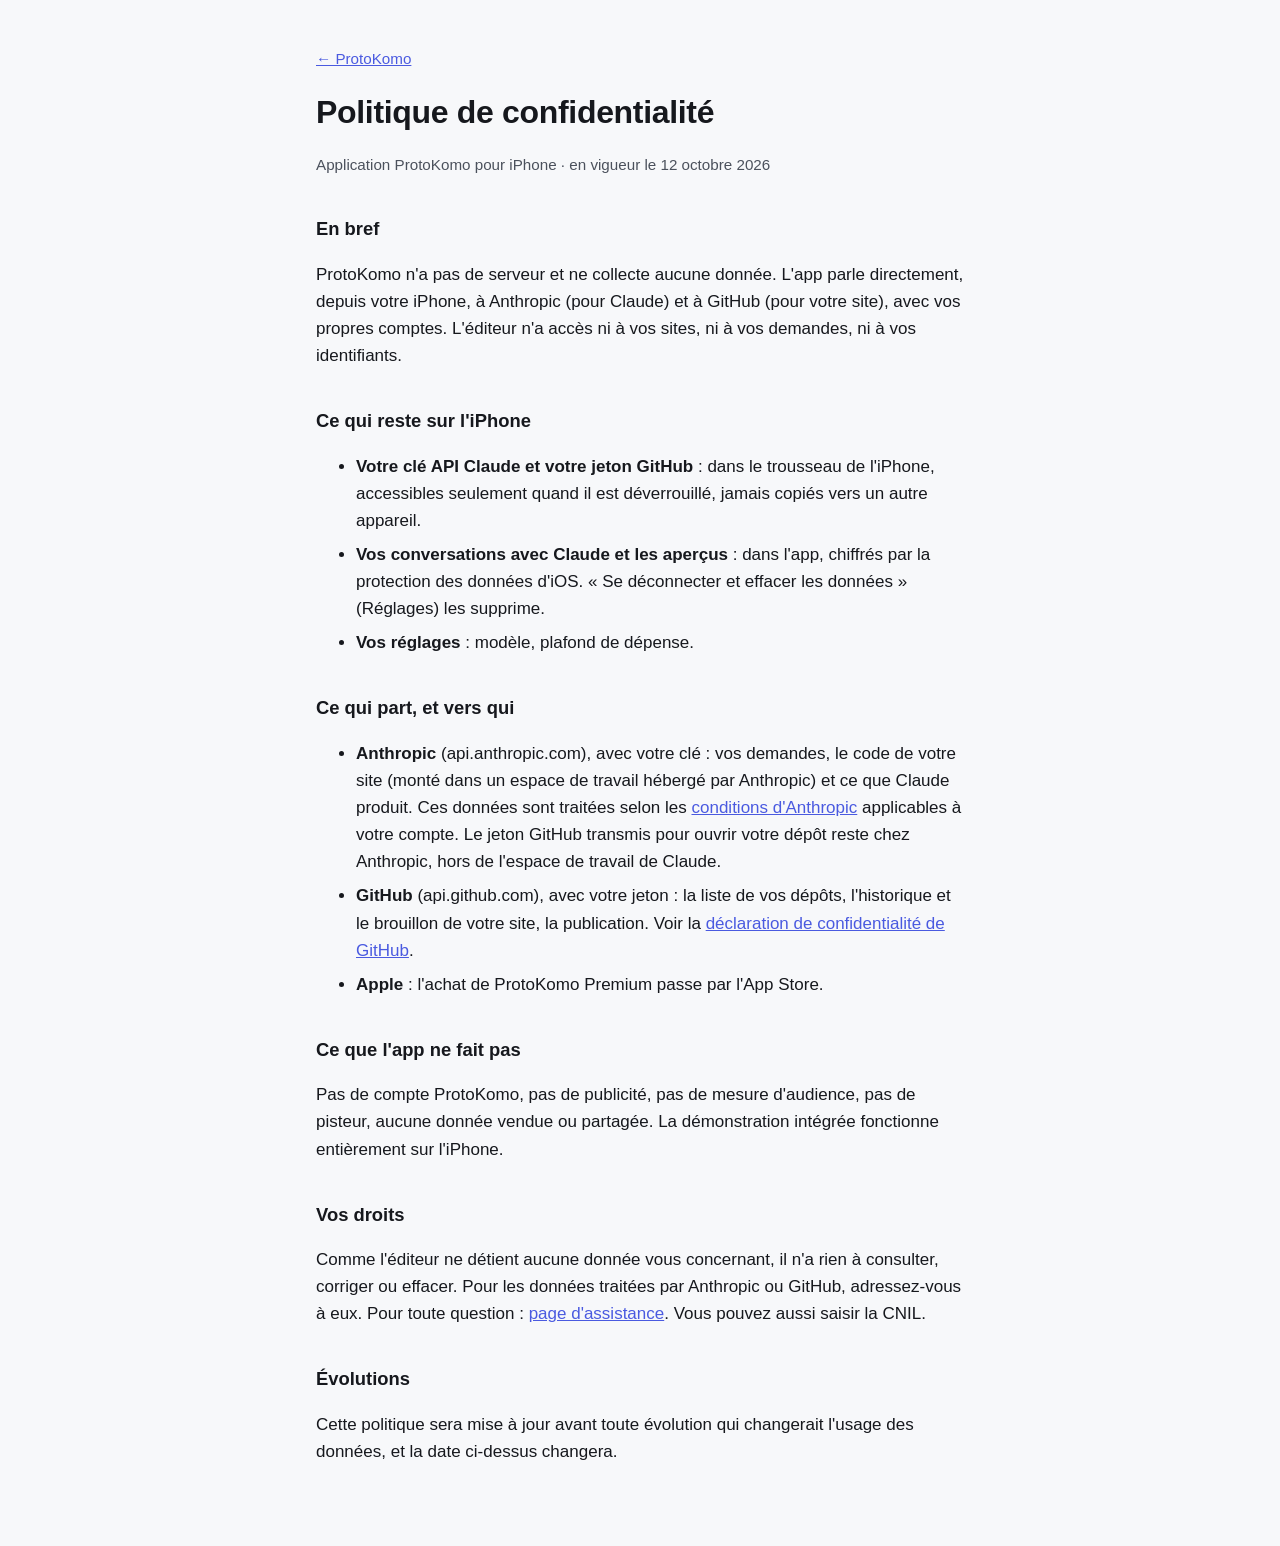
==== confidentialite.html @ 4fbe7926 "Assistance et confidentialité de ProtoKomo pour iPhone Co-Authored-By: Claude Opus 5.5 <noreply@anth" ====
<!doctype html>
<html lang="fr">
<head>
<meta charset="utf-8">
<meta name="viewport" content="width=device-width, initial-scale=1">
<title>ProtoKomo – Politique de confidentialité</title>
<link rel="stylesheet" href="style.css">
</head>
<body>
<main>
<p class="back"><a href="index.html">← ProtoKomo</a></p>
<h1>Politique de confidentialité</h1>
<p class="meta">Application ProtoKomo pour iPhone · en vigueur le 12 octobre 2026</p>

<h2>En bref</h2>
<p>ProtoKomo n'a pas de serveur et ne collecte aucune donnée. L'app parle directement, depuis votre iPhone, à Anthropic (pour Claude) et à GitHub (pour votre site), avec vos propres comptes. L'éditeur n'a accès ni à vos sites, ni à vos demandes, ni à vos identifiants.</p>

<h2>Ce qui reste sur l'iPhone</h2>
<ul>
<li><strong>Votre clé API Claude et votre jeton GitHub</strong> : dans le trousseau de l'iPhone, accessibles seulement quand il est déverrouillé, jamais copiés vers un autre appareil.</li>
<li><strong>Vos conversations avec Claude et les aperçus</strong> : dans l'app, chiffrés par la protection des données d'iOS. « Se déconnecter et effacer les données » (Réglages) les supprime.</li>
<li><strong>Vos réglages</strong> : modèle, plafond de dépense.</li>
</ul>

<h2>Ce qui part, et vers qui</h2>
<ul>
<li><strong>Anthropic</strong> (api.anthropic.com), avec votre clé : vos demandes, le code de votre site (monté dans un espace de travail hébergé par Anthropic) et ce que Claude produit. Ces données sont traitées selon les <a href="https://www.anthropic.com/legal/privacy">conditions d'Anthropic</a> applicables à votre compte. Le jeton GitHub transmis pour ouvrir votre dépôt reste chez Anthropic, hors de l'espace de travail de Claude.</li>
<li><strong>GitHub</strong> (api.github.com), avec votre jeton : la liste de vos dépôts, l'historique et le brouillon de votre site, la publication. Voir la <a href="https://docs.github.com/fr/site-policy/privacy-policies/github-general-privacy-statement">déclaration de confidentialité de GitHub</a>.</li>
<li><strong>Apple</strong> : l'achat de ProtoKomo Premium passe par l'App Store.</li>
</ul>

<h2>Ce que l'app ne fait pas</h2>
<p>Pas de compte ProtoKomo, pas de publicité, pas de mesure d'audience, pas de pisteur, aucune donnée vendue ou partagée. La démonstration intégrée fonctionne entièrement sur l'iPhone.</p>

<h2>Vos droits</h2>
<p>Comme l'éditeur ne détient aucune donnée vous concernant, il n'a rien à consulter, corriger ou effacer. Pour les données traitées par Anthropic ou GitHub, adressez-vous à eux. Pour toute question : <a href="index.html">page d'assistance</a>. Vous pouvez aussi saisir la CNIL.</p>

<h2>Évolutions</h2>
<p>Cette politique sera mise à jour avant toute évolution qui changerait l'usage des données, et la date ci-dessus changera.</p>
</main>
</body>
</html>
---- style.css ----
:root { --bg: #f7f8fa; --fg: #16181d; --muted: #4b515c; --accent: #4a5ae0; --soft: #e9ebfc; --border: #e3e5ea; }
@media (prefers-color-scheme: dark) { :root { --bg: #0f1115; --fg: #e7e9ed; --muted: #aab0bb; --accent: #8d99ff; --soft: #1d2140; --border: #23272e; } }
* { box-sizing: border-box; }
body { margin: 0; background: var(--bg); color: var(--fg); font: 17px/1.6 -apple-system, BlinkMacSystemFont, "Segoe UI", sans-serif; }
main { max-width: 680px; margin: 0 auto; padding: 32px 16px 64px; }
h1 { font-size: 2rem; margin: 0.2em 0; letter-spacing: -0.01em; }
h2 { font-size: 1.15rem; margin-top: 2em; }
.meta, .back { color: var(--muted); font-size: 0.95rem; }
a { color: var(--accent); }
li { margin: 0.4em 0; }
.logo { width: 96px; height: 96px; border-radius: 22px; }
.button { display: inline-block; background: var(--soft); color: var(--accent); padding: 12px 20px; border-radius: 12px; text-decoration: none; font-weight: 600; }
details { border-top: 1px solid var(--border); padding: 12px 0; }
summary { cursor: pointer; font-weight: 600; }
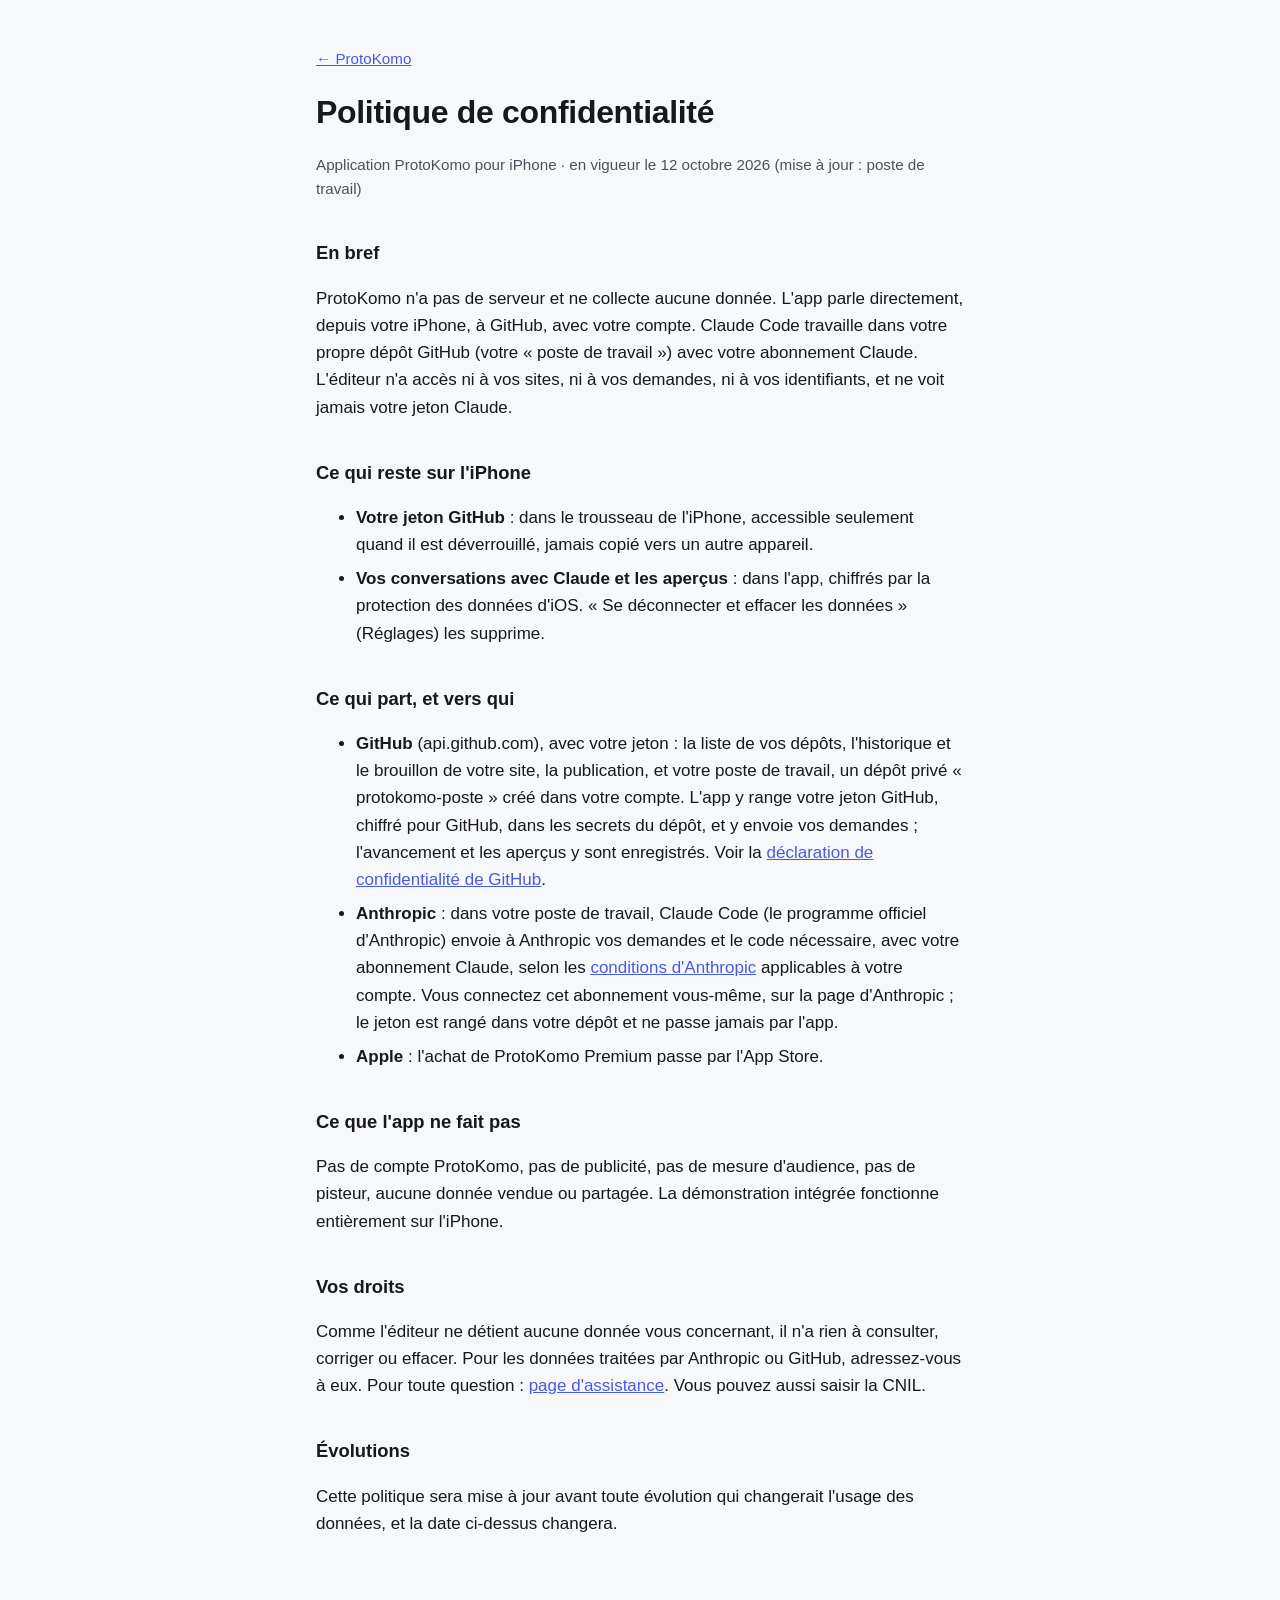
==== commit 1e575c52: "Poste de travail : abonnement Claude, plus de clé API Co-Authored-By: Claude Opus 5.5 <noreply@anthr" ====
--- a/confidentialite.html
+++ b/confidentialite.html
@@ -10,22 +10,21 @@
 <main>
 <p class="back"><a href="index.html">← ProtoKomo</a></p>
 <h1>Politique de confidentialité</h1>
-<p class="meta">Application ProtoKomo pour iPhone · en vigueur le 12 octobre 2026</p>
+<p class="meta">Application ProtoKomo pour iPhone · en vigueur le 12 octobre 2026 (mise à jour : poste de travail)</p>
 
 <h2>En bref</h2>
-<p>ProtoKomo n'a pas de serveur et ne collecte aucune donnée. L'app parle directement, depuis votre iPhone, à Anthropic (pour Claude) et à GitHub (pour votre site), avec vos propres comptes. L'éditeur n'a accès ni à vos sites, ni à vos demandes, ni à vos identifiants.</p>
+<p>ProtoKomo n'a pas de serveur et ne collecte aucune donnée. L'app parle directement, depuis votre iPhone, à GitHub, avec votre compte. Claude Code travaille dans votre propre dépôt GitHub (votre « poste de travail ») avec votre abonnement Claude. L'éditeur n'a accès ni à vos sites, ni à vos demandes, ni à vos identifiants, et ne voit jamais votre jeton Claude.</p>
 
 <h2>Ce qui reste sur l'iPhone</h2>
 <ul>
-<li><strong>Votre clé API Claude et votre jeton GitHub</strong> : dans le trousseau de l'iPhone, accessibles seulement quand il est déverrouillé, jamais copiés vers un autre appareil.</li>
+<li><strong>Votre jeton GitHub</strong> : dans le trousseau de l'iPhone, accessible seulement quand il est déverrouillé, jamais copié vers un autre appareil.</li>
 <li><strong>Vos conversations avec Claude et les aperçus</strong> : dans l'app, chiffrés par la protection des données d'iOS. « Se déconnecter et effacer les données » (Réglages) les supprime.</li>
-<li><strong>Vos réglages</strong> : modèle, plafond de dépense.</li>
 </ul>
 
 <h2>Ce qui part, et vers qui</h2>
 <ul>
-<li><strong>Anthropic</strong> (api.anthropic.com), avec votre clé : vos demandes, le code de votre site (monté dans un espace de travail hébergé par Anthropic) et ce que Claude produit. Ces données sont traitées selon les <a href="https://www.anthropic.com/legal/privacy">conditions d'Anthropic</a> applicables à votre compte. Le jeton GitHub transmis pour ouvrir votre dépôt reste chez Anthropic, hors de l'espace de travail de Claude.</li>
-<li><strong>GitHub</strong> (api.github.com), avec votre jeton : la liste de vos dépôts, l'historique et le brouillon de votre site, la publication. Voir la <a href="https://docs.github.com/fr/site-policy/privacy-policies/github-general-privacy-statement">déclaration de confidentialité de GitHub</a>.</li>
+<li><strong>GitHub</strong> (api.github.com), avec votre jeton : la liste de vos dépôts, l'historique et le brouillon de votre site, la publication, et votre poste de travail, un dépôt privé « protokomo-poste » créé dans votre compte. L'app y range votre jeton GitHub, chiffré pour GitHub, dans les secrets du dépôt, et y envoie vos demandes ; l'avancement et les aperçus y sont enregistrés. Voir la <a href="https://docs.github.com/fr/site-policy/privacy-policies/github-general-privacy-statement">déclaration de confidentialité de GitHub</a>.</li>
+<li><strong>Anthropic</strong> : dans votre poste de travail, Claude Code (le programme officiel d'Anthropic) envoie à Anthropic vos demandes et le code nécessaire, avec votre abonnement Claude, selon les <a href="https://www.anthropic.com/legal/privacy">conditions d'Anthropic</a> applicables à votre compte. Vous connectez cet abonnement vous-même, sur la page d'Anthropic ; le jeton est rangé dans votre dépôt et ne passe jamais par l'app.</li>
 <li><strong>Apple</strong> : l'achat de ProtoKomo Premium passe par l'App Store.</li>
 </ul>
 
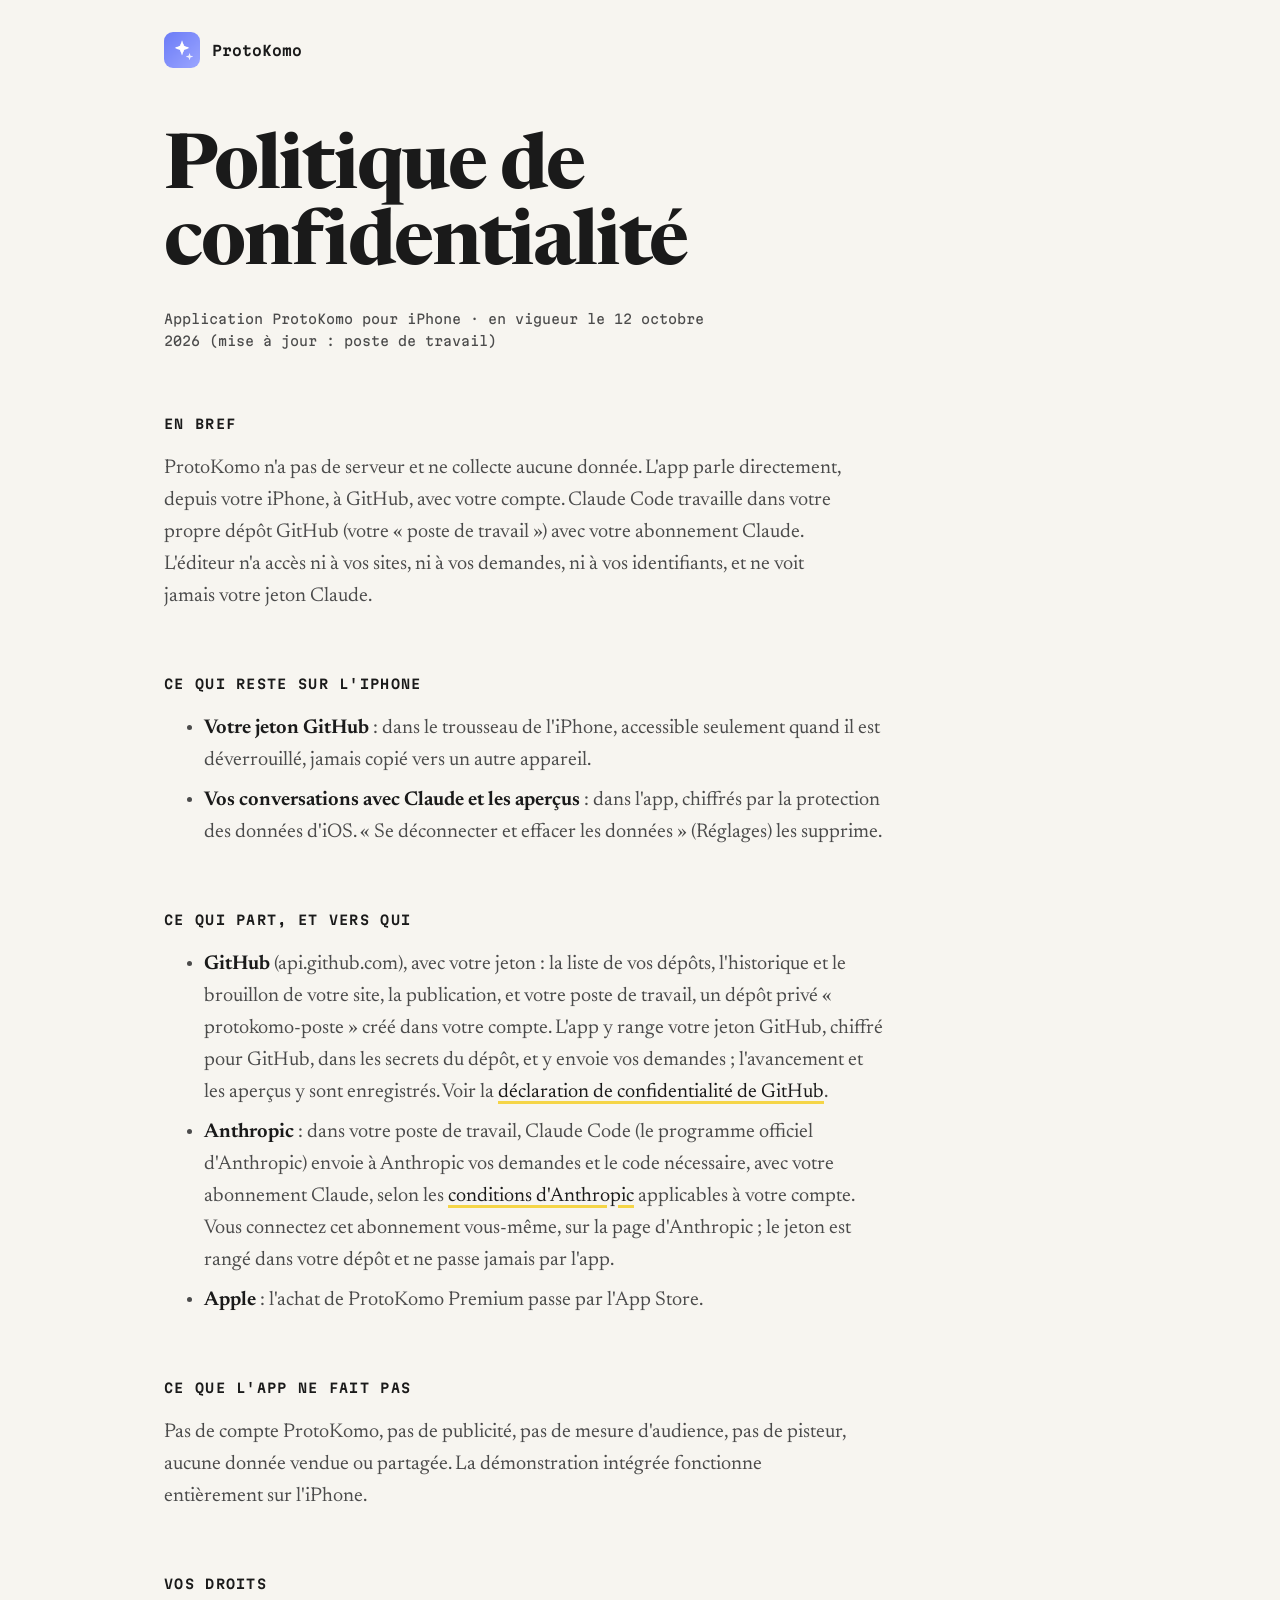
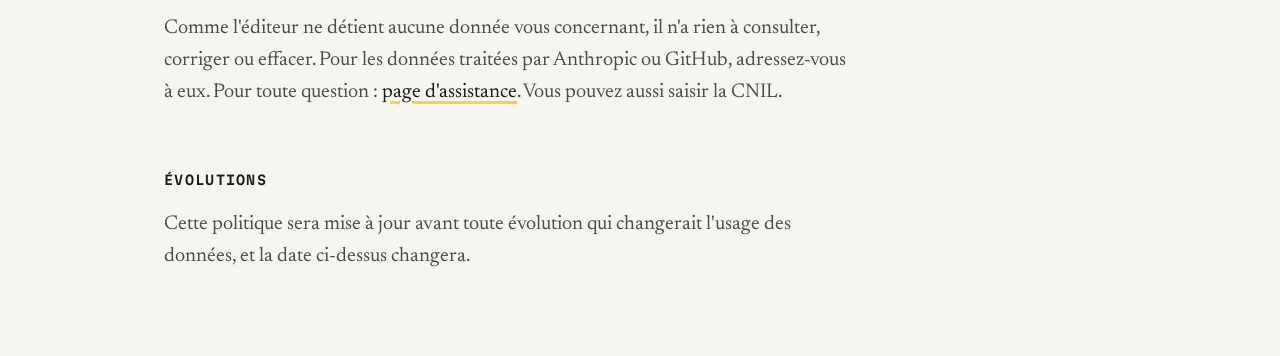
==== commit 74e75827: "Site : nouvelle identité (Newsreader et Martian Mono, une correction surlignée en signature, plus de" ====
--- a/confidentialite.html
+++ b/confidentialite.html
@@ -4,11 +4,12 @@
 <meta charset="utf-8">
 <meta name="viewport" content="width=device-width, initial-scale=1">
 <title>ProtoKomo – Politique de confidentialité</title>
+<link rel="preload" href="fonts/newsreader.woff2" as="font" type="font/woff2" crossorigin>
 <link rel="stylesheet" href="style.css">
 </head>
 <body>
 <main>
-<p class="back"><a href="index.html">← ProtoKomo</a></p>
+<a class="marque" href="index.html"><img src="logo.png" alt="">ProtoKomo</a>
 <h1>Politique de confidentialité</h1>
 <p class="meta">Application ProtoKomo pour iPhone · en vigueur le 12 octobre 2026 (mise à jour : poste de travail)</p>
 
--- a/style.css
+++ b/style.css
@@ -1,14 +1,43 @@
-:root { --bg: #f7f8fa; --fg: #16181d; --muted: #4b515c; --accent: #4a5ae0; --soft: #e9ebfc; --border: #e3e5ea; }
-@media (prefers-color-scheme: dark) { :root { --bg: #0f1115; --fg: #e7e9ed; --muted: #aab0bb; --accent: #8d99ff; --soft: #1d2140; --border: #23272e; } }
-* { box-sizing: border-box; }
-body { margin: 0; background: var(--bg); color: var(--fg); font: 17px/1.6 -apple-system, BlinkMacSystemFont, "Segoe UI", sans-serif; }
-main { max-width: 680px; margin: 0 auto; padding: 32px 16px 64px; }
-h1 { font-size: 2rem; margin: 0.2em 0; letter-spacing: -0.01em; }
-h2 { font-size: 1.15rem; margin-top: 2em; }
-.meta, .back { color: var(--muted); font-size: 0.95rem; }
-a { color: var(--accent); }
-li { margin: 0.4em 0; }
-.logo { width: 96px; height: 96px; border-radius: 22px; }
-.button { display: inline-block; background: var(--soft); color: var(--accent); padding: 12px 20px; border-radius: 12px; text-decoration: none; font-weight: 600; }
-details { border-top: 1px solid var(--border); padding: 12px 0; }
-summary { cursor: pointer; font-weight: 600; }
+/* ProtoKomo : une page qu'on corrige. Newsreader pour le texte, Martian Mono pour les annotations, un surligneur jaune. Échelle de 8 px. */
+@font-face{font-family:"Newsreader";src:url(fonts/newsreader.woff2) format("woff2");font-weight:200 800;font-display:swap}
+@font-face{font-family:"Martian Mono";src:url(fonts/martian-mono.woff2) format("woff2");font-weight:100 800;font-display:swap}
+:root{--bg:#F7F5F0;--fg:#1A1A1A;--muted:#4B4B4B;--surligne:#F5D547;--trait:#DDD9CF;
+  --s1:8px;--s2:16px;--s3:24px;--s4:32px;--s6:48px;--s8:64px}
+@media (prefers-color-scheme:dark){:root{--bg:#141414;--fg:#F0EEE8;--muted:#B8B5AD;--trait:#2D2D2D}}
+*{box-sizing:border-box}html{background:var(--bg)}
+body{margin:0;color:var(--fg);font:400 20px/1.6 "Newsreader",Georgia,serif;font-optical-sizing:auto}
+main{max-width:1000px;margin:0 auto;padding:var(--s4) var(--s3) var(--s8)}
+a{color:var(--fg);text-decoration-color:var(--surligne);text-decoration-thickness:3px;text-underline-offset:4px}
+a:hover,a:focus-visible{background:var(--surligne);color:#1A1A1A;text-decoration:none}
+:focus-visible{outline:2px solid var(--fg);outline-offset:3px}
+p,li{color:var(--muted);max-width:62ch}strong{color:var(--fg);font-weight:650}
+.marque{display:inline-flex;align-items:center;gap:12px;color:var(--fg);text-decoration:none;font:600 14px "Martian Mono",monospace;margin-bottom:var(--s8)}
+.marque:hover{background:none;color:var(--fg)}
+.marque img{width:36px;height:36px;border-radius:9px}
+.meta,.back{color:var(--muted);font:400 13px/1.7 "Martian Mono",monospace}
+h1{font-weight:700;font-size:clamp(40px,6vw,76px);line-height:1;letter-spacing:-.025em;margin:0 0 var(--s3);max-width:18ch}
+h2{font:600 13px "Martian Mono",monospace;text-transform:uppercase;letter-spacing:.1em;color:var(--fg);margin:var(--s8) 0 var(--s2)}
+li{margin:var(--s1) 0}
+.chapeau{font-size:clamp(22px,2.4vw,28px);line-height:1.4;color:var(--fg);max-width:36ch}
+
+/* La correction : la signature de ProtoKomo */
+.correction{font-weight:700;font-size:clamp(48px,8.6vw,112px);line-height:1;letter-spacing:-.035em;margin:0 0 var(--s4);max-width:none;color:var(--fg)}
+.correction del{color:var(--muted);text-decoration-thickness:.07em;font-weight:400}
+.correction ins{text-decoration:none;background:var(--surligne);color:#1A1A1A;padding:0 .08em;box-decoration-break:clone;-webkit-box-decoration-break:clone}
+.demande{display:flex;gap:var(--s2);align-items:baseline;font:400 14px/1.6 "Martian Mono",monospace;color:var(--muted);border-left:3px solid var(--surligne);padding-left:var(--s2);margin:0 0 var(--s6);max-width:60ch}
+.demande b{color:var(--fg);font-weight:600;white-space:nowrap}
+
+.button{display:inline-block;background:var(--fg);color:var(--bg);padding:14px 22px;text-decoration:none;font:600 14px "Martian Mono",monospace}
+.button:hover,.button:focus-visible{background:var(--surligne);color:#1A1A1A}
+.aide{display:flex;flex-wrap:wrap;justify-content:space-between;align-items:center;gap:var(--s3);border-top:1px solid var(--fg);border-bottom:1px solid var(--fg);padding:var(--s3) 0;margin:var(--s6) 0}
+.aide p{margin:0}
+details{border-top:1px solid var(--trait);padding:var(--s2) 0}
+details:last-of-type{border-bottom:1px solid var(--trait)}
+summary{cursor:pointer;font-weight:650;font-size:24px;line-height:1.3;list-style:none;display:flex;justify-content:space-between;gap:var(--s3)}
+summary::-webkit-details-marker{display:none}
+summary::after{content:"+";font:400 20px "Martian Mono",monospace;color:var(--muted)}
+details[open] summary::after{content:"–"}
+summary:hover{text-decoration:underline;text-decoration-color:var(--surligne);text-decoration-thickness:3px;text-underline-offset:5px}
+details p{margin:var(--s1) 0 var(--s1)}
+@media (max-width:720px){main{padding:var(--s3) var(--s2) var(--s6)}.marque{margin-bottom:var(--s6)}summary{font-size:21px}.demande{flex-direction:column;gap:4px}}
+@media (prefers-reduced-motion:reduce){*{transition:none!important}}
